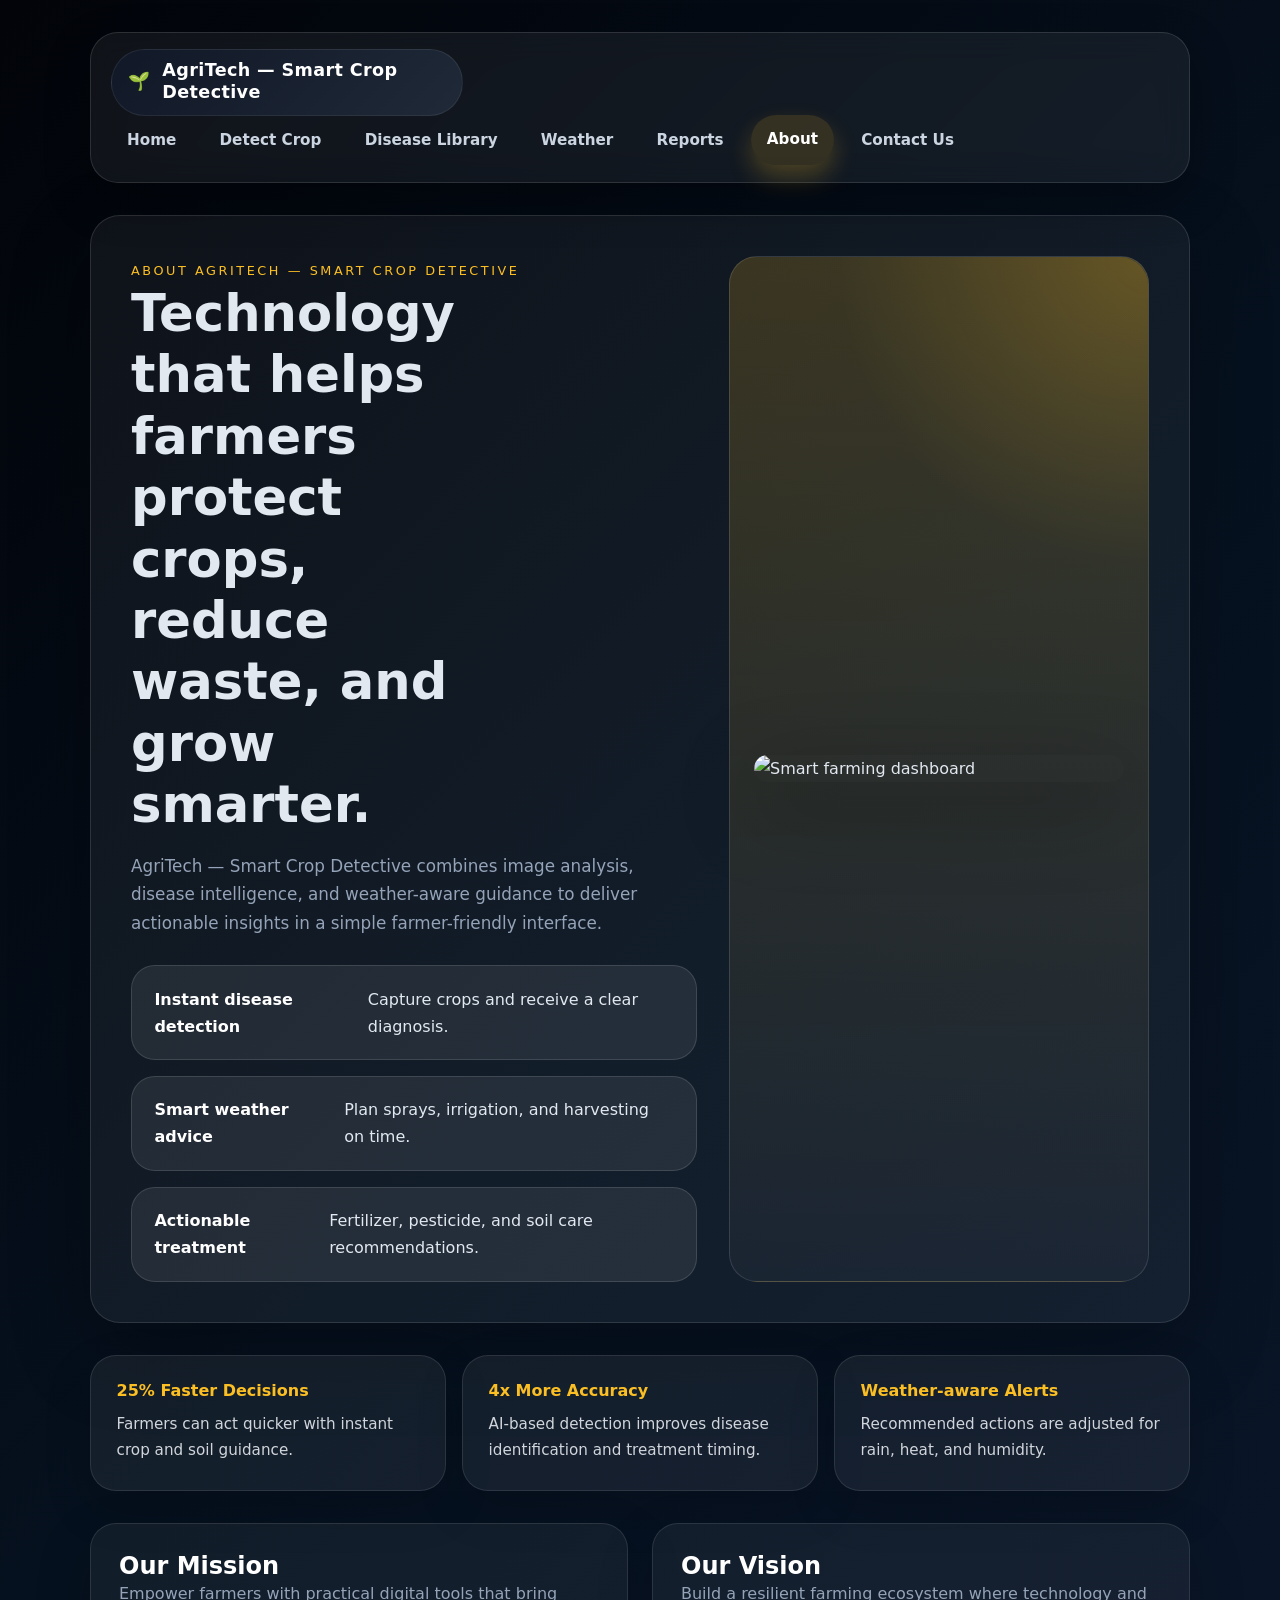
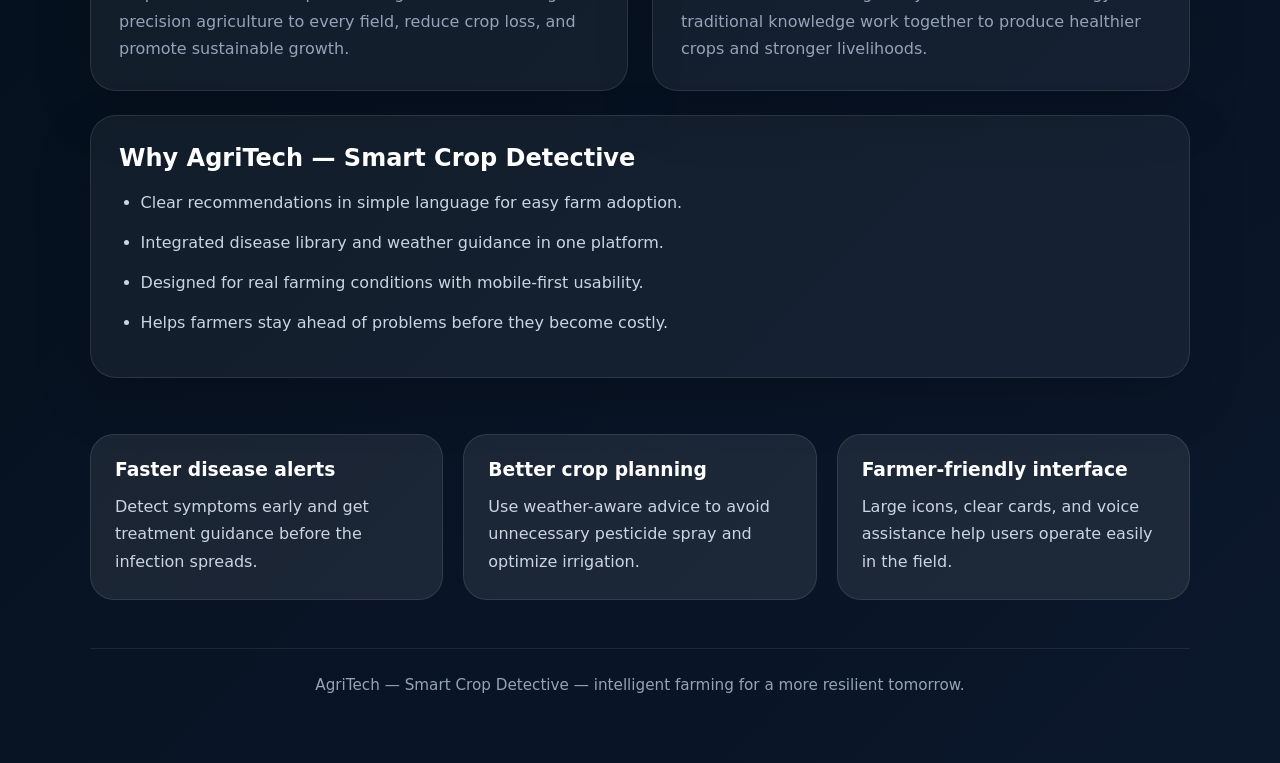
==== about.html @ 151cc211 "Initial commit: AgriTech crop disease detection platform" ====
<!DOCTYPE html>
<html lang="en">
<head>
  <meta charset="UTF-8" />
  <meta name="viewport" content="width=device-width, initial-scale=1.0" />
  <title>AgriTech | About</title>
  <link rel="stylesheet" href="base.css" />
  <style>
    :root {
      --bg: #020409;
      --text: #e2e8f0;
      --muted: #94a3b8;
      --surface: rgba(255, 255, 255, 0.05);
      --border: rgba(255, 255, 255, 0.12);
      --accent: #fbbf24;
      --accent-soft: rgba(251, 191, 36, 0.14);
      --radius: 30px;
    }
    * {
      margin: 0;
      padding: 0;
      box-sizing: border-box;
    }
    body {
      font-family: Inter, system-ui, -apple-system, BlinkMacSystemFont, "Segoe UI", sans-serif;
      color: var(--text);
      background: linear-gradient(135deg, #020409 0%, #06111f 45%, #0b172b 100%);
      min-height: 100vh;
      line-height: 1.7;
    }
    .container {
      width: min(1180px, calc(100% - 2rem));
      margin: 0 auto;
      padding: 2rem 0 4rem;
    }
    .navbar {
      display: flex;
      flex-wrap: wrap;
      align-items: center;
      justify-content: space-between;
      gap: 1rem;
      padding: 1rem 1.25rem;
      background: rgba(255, 255, 255, 0.06);
      border: 1px solid var(--border);
      border-radius: 28px;
      backdrop-filter: blur(16px);
    }
    .brand {
      display: inline-flex;
      align-items: center;
      gap: 0.75rem;
      text-decoration: none;
      font-weight: 800;
      color: #ffffff;
      letter-spacing: 0.02em;
      font-size: 1.1rem;
    }
    .menu {
      display: flex;
      flex-wrap: wrap;
      gap: 0.7rem;
      justify-content: flex-end;
      align-items: center;
    }
    .nav-link {
      color: #cbd5e1;
      text-decoration: none;
      padding: 0.75rem 1rem;
      border-radius: 999px;
      transition: transform 0.2s ease, background 0.2s ease;
      font-weight: 600;
      font-size: 0.95rem;
    }
    .nav-link:hover,
    .nav-link.active {
      background: var(--accent-soft);
      color: #ffffff;
      transform: translateY(-1px);
    }
    .hero {
      display: grid;
      grid-template-columns: minmax(0, 1.1fr) 420px;
      gap: 2rem;
      margin-top: 2rem;
      padding: 2.5rem;
      border-radius: var(--radius);
      background: rgba(255, 255, 255, 0.05);
      border: 1px solid var(--border);
      box-shadow: 0 30px 80px rgba(0, 0, 0, 0.28);
    }
    .hero-copy h1 {
      font-size: clamp(2.5rem, 4vw, 3.6rem);
      margin-bottom: 1rem;
      max-width: 11ch;
    }
    .hero-copy p {
      color: var(--muted);
      max-width: 640px;
      font-size: 1.05rem;
      margin-bottom: 1.75rem;
    }
    .hero-copy .hero-tags {
      display: grid;
      gap: 1rem;
      margin-top: 1rem;
    }
    .tag-card {
      background: rgba(255,255,255,0.08);
      border: 1px solid rgba(255,255,255,0.12);
      border-radius: 24px;
      padding: 1.2rem 1.4rem;
      display: flex;
      align-items: center;
      gap: 1rem;
      color: #e2e8f0;
    }
    .tag-card strong {
      color: #fff;
      font-size: 1rem;
      display: block;
    }
    .hero-visual {
      position: relative;
      background: linear-gradient(180deg, rgba(251,191,36,0.18), rgba(255,255,255,0.03));
      border-radius: 28px;
      border: 1px solid rgba(255,255,255,0.12);
      min-height: 100%;
      display: grid;
      place-items: center;
      padding: 1.5rem;
    }
    .hero-visual::before {
      content: "";
      position: absolute;
      inset: 0;
      background: radial-gradient(circle at top right, rgba(251,191,36,0.22), transparent 28%);
      border-radius: 28px;
      pointer-events: none;
    }
    .hero-visual img {
      width: 100%;
      border-radius: 24px;
      box-shadow: 0 25px 80px rgba(0,0,0,0.35);
      position: relative;
      z-index: 1;
    }
    .stats-grid {
      display: grid;
      grid-template-columns: repeat(3, minmax(0, 1fr));
      gap: 1rem;
      margin-top: 2rem;
    }
    .stat-card {
      background: rgba(255,255,255,0.06);
      border: 1px solid rgba(255,255,255,0.1);
      border-radius: 26px;
      padding: 1.6rem;
      box-shadow: 0 18px 46px rgba(0,0,0,0.18);
    }
    .stat-card h3 {
      margin: 0 0 0.75rem;
      font-size: 1rem;
      color: var(--accent);
    }
    .stat-card p {
      margin: 0;
      color: #d1d5db;
      font-size: 0.95rem;
    }
    .content-section {
      display: grid;
      gap: 1.5rem;
      margin-top: 2rem;
    }
    .panel-grid {
      display: grid;
      grid-template-columns: 1fr 1fr;
      gap: 1.5rem;
    }
    .panel {
      background: rgba(255,255,255,0.05);
      border: 1px solid rgba(255,255,255,0.1);
      border-radius: 26px;
      padding: 1.75rem;
      box-shadow: 0 22px 56px rgba(0,0,0,0.18);
    }
    .panel h2 {
      margin-top: 0;
      color: #ffffff;
    }
    .panel ul {
      margin: 1rem 0 0;
      padding-left: 1.35rem;
      color: #cbd5e1;
    }
    .panel li {
      margin-bottom: 0.8rem;
    }
    .feature-highlight {
      display: grid;
      grid-template-columns: 1fr 1fr 1fr;
      gap: 1.25rem;
      margin-top: 2rem;
    }
    .feature-card {
      background: rgba(255,255,255,0.08);
      border: 1px solid rgba(255,255,255,0.1);
      border-radius: 24px;
      padding: 1.5rem;
      transition: transform 0.25s ease;
    }
    .feature-card:hover {
      transform: translateY(-4px);
    }
    .feature-card h3 {
      margin-bottom: 0.75rem;
      color: #fff;
    }
    .feature-card p {
      color: #cbd5e1;
      margin: 0;
    }
    footer {
      margin-top: 3rem;
      text-align: center;
      color: #94a3b8;
      font-size: 0.95rem;
      padding-top: 1.5rem;
      border-top: 1px solid rgba(255,255,255,0.08);
    }
    @media (max-width: 980px) {
      .hero { grid-template-columns: 1fr; }
      .stats-grid { grid-template-columns: 1fr; }
      .panel-grid { grid-template-columns: 1fr; }
      .feature-highlight { grid-template-columns: 1fr; }
    }
  </style>
</head>
<body>
  <div class="container">
    <nav class="navbar">
      <div id="nav-root"></div>
    </nav>

    <section class="hero">
      <div class="hero-copy">
        <small style="color: var(--accent); text-transform: uppercase; letter-spacing: 0.2em; font-size: 0.8rem;">About AgriTech — Smart Crop Detective</small>
        <h1>Technology that helps farmers protect crops, reduce waste, and grow smarter.</h1>
        <p>AgriTech — Smart Crop Detective combines image analysis, disease intelligence, and weather-aware guidance to deliver actionable insights in a simple farmer-friendly interface.</p>

        <div class="hero-tags">
          <div class="tag-card">
            <strong>Instant disease detection</strong>
            <span>Capture crops and receive a clear diagnosis.</span>
          </div>
          <div class="tag-card">
            <strong>Smart weather advice</strong>
            <span>Plan sprays, irrigation, and harvesting on time.</span>
          </div>
          <div class="tag-card">
            <strong>Actionable treatment</strong>
            <span>Fertilizer, pesticide, and soil care recommendations.</span>
          </div>
        </div>
      </div>

      <div class="hero-visual">
        <img src="https://images.unsplash.com/photo-1501004318641-b39e6451bec6?auto=format&fit=crop&w=900&q=80" alt="Smart farming dashboard" />
      </div>
    </section>

    <div class="stats-grid">
      <div class="stat-card">
        <h3>25% Faster Decisions</h3>
        <p>Farmers can act quicker with instant crop and soil guidance.</p>
      </div>
      <div class="stat-card">
        <h3>4x More Accuracy</h3>
        <p>AI-based detection improves disease identification and treatment timing.</p>
      </div>
      <div class="stat-card">
        <h3>Weather-aware Alerts</h3>
        <p>Recommended actions are adjusted for rain, heat, and humidity.</p>
      </div>
    </div>

    <div class="content-section">
      <div class="panel-grid">
        <div class="panel">
          <h2>Our Mission</h2>
          <p>Empower farmers with practical digital tools that bring precision agriculture to every field, reduce crop loss, and promote sustainable growth.</p>
        </div>
        <div class="panel">
          <h2>Our Vision</h2>
          <p>Build a resilient farming ecosystem where technology and traditional knowledge work together to produce healthier crops and stronger livelihoods.</p>
        </div>
      </div>

      <div class="panel">
        <h2>Why AgriTech — Smart Crop Detective</h2>
        <ul>
          <li>Clear recommendations in simple language for easy farm adoption.</li>
          <li>Integrated disease library and weather guidance in one platform.</li>
          <li>Designed for real farming conditions with mobile-first usability.</li>
          <li>Helps farmers stay ahead of problems before they become costly.</li>
        </ul>
      </div>

      <div class="feature-highlight">
        <div class="feature-card">
          <h3>Faster disease alerts</h3>
          <p>Detect symptoms early and get treatment guidance before the infection spreads.</p>
        </div>
        <div class="feature-card">
          <h3>Better crop planning</h3>
          <p>Use weather-aware advice to avoid unnecessary pesticide spray and optimize irrigation.</p>
        </div>
        <div class="feature-card">
          <h3>Farmer-friendly interface</h3>
          <p>Large icons, clear cards, and voice assistance help users operate easily in the field.</p>
        </div>
      </div>
    </div>

    <footer class="site-footer">AgriTech — Smart Crop Detective — intelligent farming for a more resilient tomorrow.</footer>
  </div>
  <script type="module">
    import { renderNav } from './nav.js';
    renderNav('about');
  </script>
</body>
</html>
---- base.css ----
/* AgriTech — Smart Crop Detective — shared base styles */

:root {
  --bg: #05060d;
  --panel: rgba(15, 23, 42, 0.92);
  --text: #e2e8f0;
  --muted: #94a3b8;
  --primary: #60a5fa;
  --primary-strong: #38bdf8;
  --accent: #fde047;
  --accent-soft: rgba(251, 191, 36, 0.18);
  --success: #22c55e;
  --danger: #f87171;
  --surface: #0f172a;
  --border: rgba(148, 163, 184, 0.16);
  --shadow: 0 24px 80px rgba(0, 0, 0, 0.45);
  --radius: 24px;
  --font: Inter, system-ui, -apple-system, BlinkMacSystemFont, "Segoe UI", sans-serif;
}

*,
*::before,
*::after {
  box-sizing: border-box;
}

* {
  margin: 0;
}

html {
  min-height: 100%;
}

body {
  margin: 0;
  min-height: 100%;
  font-family: var(--font);
  background: linear-gradient(135deg, #020409 0%, #07101a 45%, #0c1727 100%);
  color: var(--text);
  line-height: 1.6;
  overflow-x: hidden;
}

body.light-mode {
  --panel: rgba(255, 255, 255, 0.94);
  --text: #0f172a;
  --muted: #475569;
  --surface: #ffffff;
  --border: rgba(15, 23, 42, 0.12);
  --shadow: 0 24px 60px rgba(15, 23, 42, 0.12);
  background: #ffffff;
  color: #0f172a;
}

body.light-mode.body-gradient::before {
  background: radial-gradient(circle at 12% 20%, rgba(59, 130, 246, 0.08), transparent 18%),
    radial-gradient(circle at 85% 12%, rgba(250, 204, 21, 0.08), transparent 20%),
    radial-gradient(circle at 45% 75%, rgba(16, 185, 129, 0.06), transparent 18%);
}

body.body-gradient::before {
  content: "";
  position: fixed;
  inset: 0;
  background: radial-gradient(circle at 12% 20%, rgba(59, 130, 246, 0.12), transparent 18%),
    radial-gradient(circle at 85% 12%, rgba(250, 204, 21, 0.1), transparent 20%),
    radial-gradient(circle at 45% 75%, rgba(16, 185, 129, 0.08), transparent 18%);
  pointer-events: none;
  z-index: -1;
  filter: blur(14px);
}

a {
  color: var(--primary);
  text-decoration: none;
}

a:hover {
  text-decoration: underline;
}

h1, h2, h3 {
  font-weight: 700;
  color: var(--text);
  line-height: 1.2;
}

p {
  color: var(--muted);
}

.container {
  width: min(1180px, calc(100% - 2rem));
  max-width: 1100px;
  margin: 0 auto;
  padding: 1rem 1rem 2rem;
  position: relative;
}

/* Navbar */
.navbar {
  display: flex;
  flex-wrap: wrap;
  align-items: center;
  justify-content: space-between;
  gap: 0.75rem 1rem;
  padding: 1rem 1.25rem;
  background: rgba(12, 20, 35, 0.95);
  border: 1px solid rgba(255, 255, 255, 0.08);
  border-radius: 28px;
  box-shadow: 0 18px 45px rgba(0, 0, 0, 0.28);
}

body.light-mode .navbar {
  background: rgba(255, 255, 255, 0.96);
  border-color: rgba(15, 23, 42, 0.08);
  box-shadow: 0 18px 40px rgba(15, 23, 42, 0.08);
}

.brand {
  display: inline-flex;
  align-items: center;
  gap: 0.5rem;
  text-decoration: none;
  color: #f8fafc;
  font-weight: 700;
  background: linear-gradient(135deg, #111827, #1f2937);
  border-radius: 999px;
  padding: 0.65rem 1rem;
  border: 1px solid rgba(255, 255, 255, 0.08);
  font-size: clamp(0.7rem, 1.6vw, 0.95rem);
  line-height: 1.25;
  max-width: min(100%, 22rem);
}

.brand:hover {
  text-decoration: none;
  filter: brightness(1.06);
}

body.light-mode .brand {
  color: #0f172a;
  background: linear-gradient(135deg, #f8fafc, #e2e8f0);
  border-color: rgba(15, 23, 42, 0.08);
}

.menu {
  display: flex;
  flex-wrap: wrap;
  gap: 0.75rem;
  align-items: center;
  justify-content: flex-end;
}

.nav-link {
  color: #cbd5e1;
  text-decoration: none;
  padding: 0.75rem 1rem;
  border-radius: 999px;
  transition: background 0.2s ease, transform 0.2s ease, color 0.2s ease;
  font-weight: 600;
  font-size: 0.95rem;
}

.nav-link:hover {
  background: rgba(255, 255, 255, 0.08);
  color: #fff;
  text-decoration: none;
  transform: translateY(-1px);
}

.nav-link.active {
  background: rgba(251, 191, 36, 0.95);
  color: #0f172a;
  font-weight: 700;
  box-shadow: 0 12px 24px rgba(251, 191, 36, 0.24);
}

.nav-link.active:hover {
  color: #0f172a;
}

body.light-mode .nav-link {
  color: #334155;
}

body.light-mode .nav-link:hover {
  background: rgba(15, 23, 42, 0.06);
  color: #0f172a;
}

/* Buttons */
.btn {
  display: inline-block;
  padding: 0.75rem 1.5rem;
  background: var(--primary);
  color: #fff;
  border: none;
  border-radius: 8px;
  cursor: pointer;
  font-weight: 600;
  font-family: inherit;
  transition: background 0.2s ease, filter 0.2s ease;
}

.btn:hover {
  filter: brightness(1.08);
}

.btn:disabled {
  opacity: 0.6;
  cursor: not-allowed;
}

.btn-primary {
  background: linear-gradient(135deg, #facc15 0%, #f59e0b 100%);
  color: #0f172a;
}

.btn-secondary {
  background: rgba(255, 255, 255, 0.1);
  color: var(--text);
  border: 1px solid rgba(255, 255, 255, 0.15);
}

/* Cards / glass panels */
.card,
.panel-glass,
.contact-form {
  margin-top: 1.5rem;
  padding: 1.5rem;
  background: rgba(255, 255, 255, 0.05);
  border: 1px solid rgba(255, 255, 255, 0.1);
  border-radius: var(--radius);
  backdrop-filter: blur(12px);
  box-shadow: var(--shadow);
}

body.light-mode .card,
body.light-mode .panel-glass,
body.light-mode .contact-form,
body.light-mode .hero {
  background: rgba(248, 250, 252, 0.96);
  border-color: rgba(15, 23, 42, 0.08);
  box-shadow: var(--shadow);
}

.card h2,
.panel-glass h2,
.contact-form h2 {
  margin-top: 0;
  color: var(--text);
}

/* Hero block (simple pages) */
.hero {
  margin-top: 2rem;
  padding: 2rem;
  background: rgba(255, 255, 255, 0.04);
  border: 1px solid rgba(255, 255, 255, 0.1);
  border-radius: 28px;
}

.hero h1 {
  margin-top: 0;
  font-size: clamp(2rem, 3vw, 3rem);
}

.hero > p,
.hero p.lead {
  max-width: 760px;
  line-height: 1.7;
  color: var(--muted);
}

/* Forms */
.form-group {
  margin-bottom: 1rem;
}

.form-group label {
  display: block;
  margin-bottom: 0.5rem;
  color: #cbd5e1;
  font-weight: 500;
}

.form-group input,
.form-group textarea,
.form-group select {
  width: 100%;
  padding: 0.75rem 1rem;
  background: rgba(255, 255, 255, 0.08);
  border: 1px solid rgba(255, 255, 255, 0.12);
  border-radius: 8px;
  color: var(--text);
  font-family: inherit;
  font-size: 1rem;
}

.form-group textarea {
  resize: vertical;
  min-height: 120px;
}

.form-group input:focus,
.form-group textarea:focus,
.form-group select:focus {
  outline: none;
  border-color: var(--primary);
}

/* Footer */
.site-footer {
  margin-top: 3rem;
  text-align: center;
  color: var(--muted);
  font-size: 0.95rem;
}

/* Utilities */
.hidden {
  display: none !important;
}

.flex {
  display: flex;
}

.flex-wrap {
  flex-wrap: wrap;
}

.grid {
  display: grid;
}

.items-center {
  align-items: center;
}

.justify-between {
  justify-content: space-between;
}

.gap-1 {
  gap: 0.5rem;
}

.gap-2 {
  gap: 1rem;
}

@media (max-width: 760px) {
  .navbar {
    flex-direction: column;
    align-items: stretch;
  }

  .menu {
    justify-content: flex-start;
  }
}
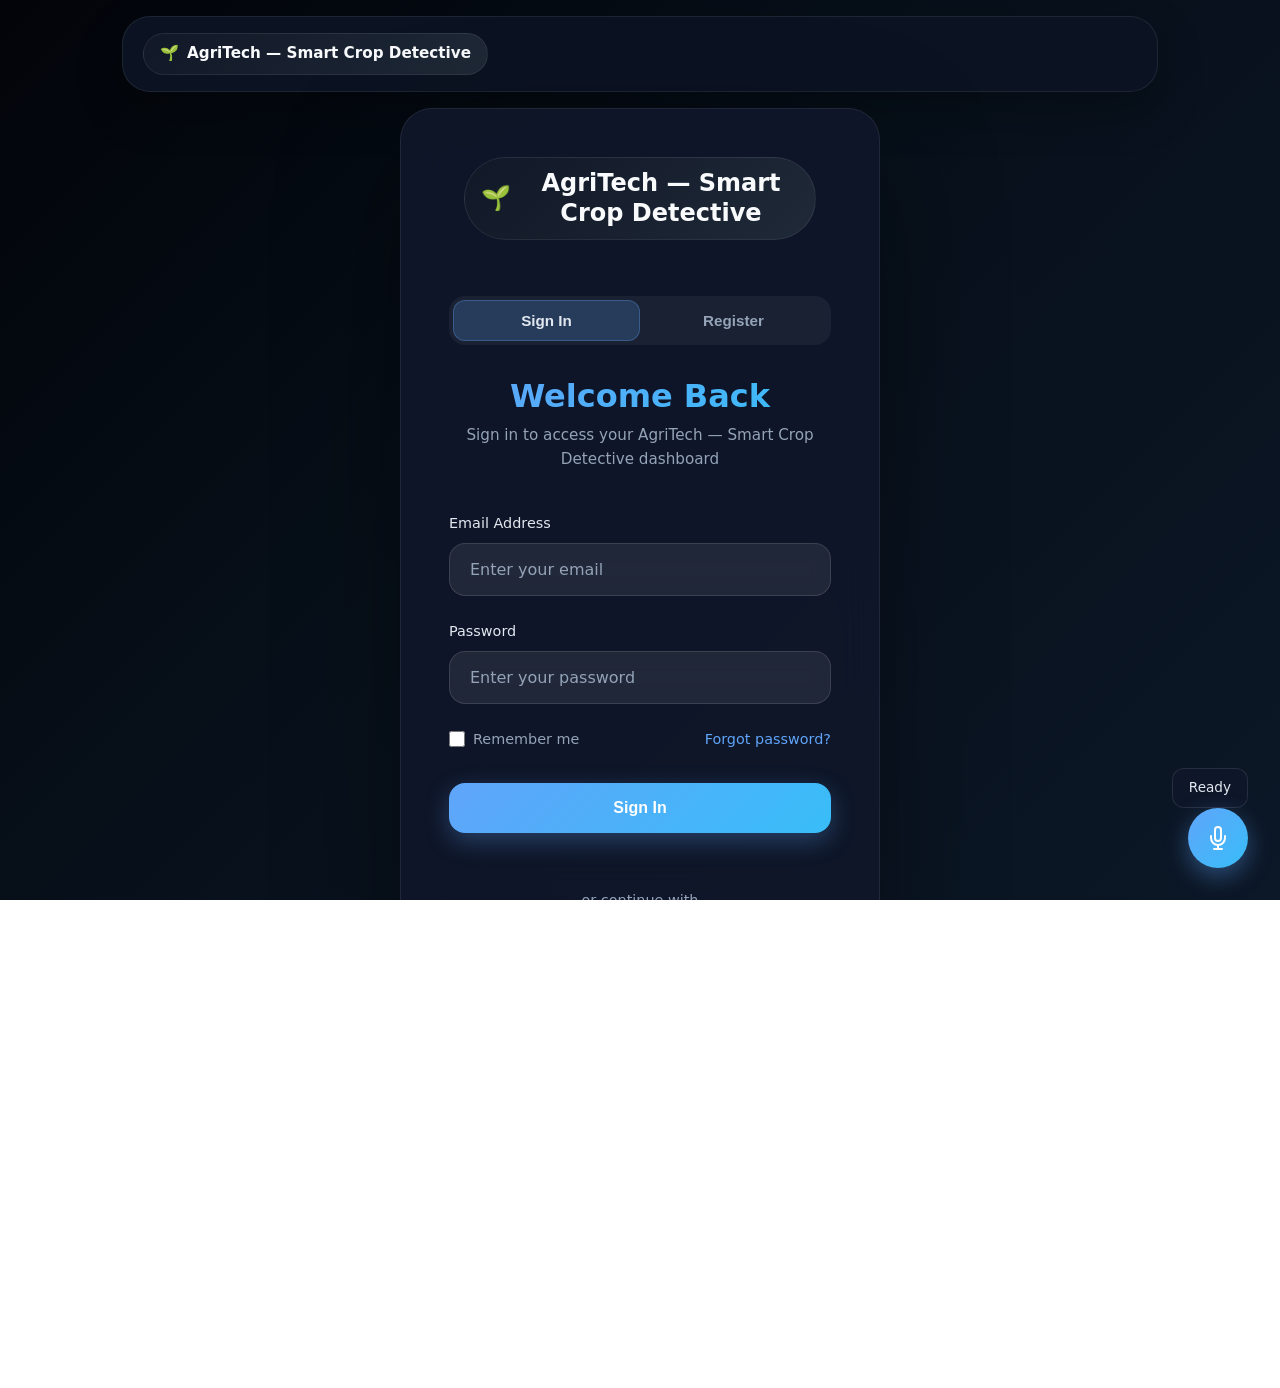
==== commit efa01289: "Fix auth bypass in nav and add auth guards" ====
--- a/about.html
+++ b/about.html
@@ -326,6 +326,8 @@
   </div>
   <script type="module">
     import { renderNav } from './nav.js';
+    import { checkAuth } from './auth-guard.js';
+    checkAuth();
     renderNav('about');
   </script>
 </body>
--- a/base.css
+++ b/base.css
@@ -320,6 +320,10 @@
 }
 
 /* Utilities */
+#nav-root {
+  display: contents;
+}
+
 .hidden {
   display: none !important;
 }
